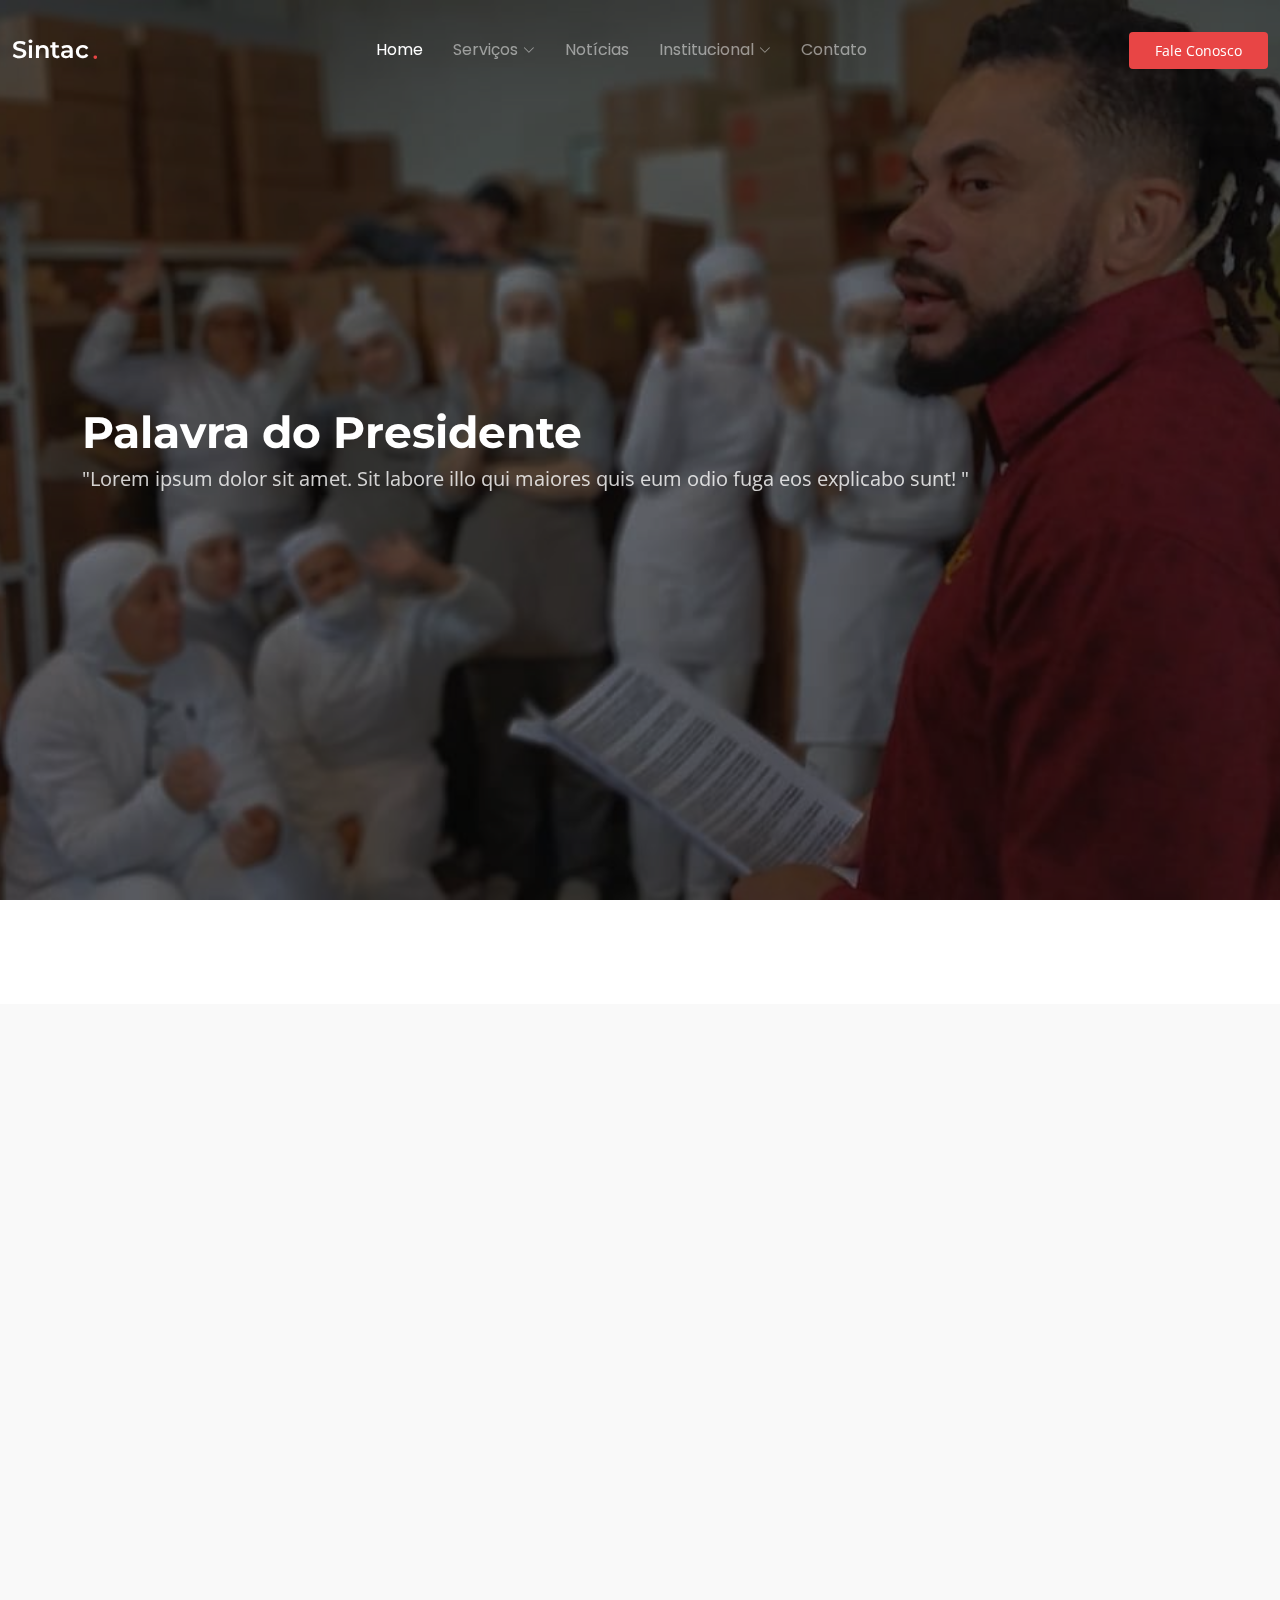
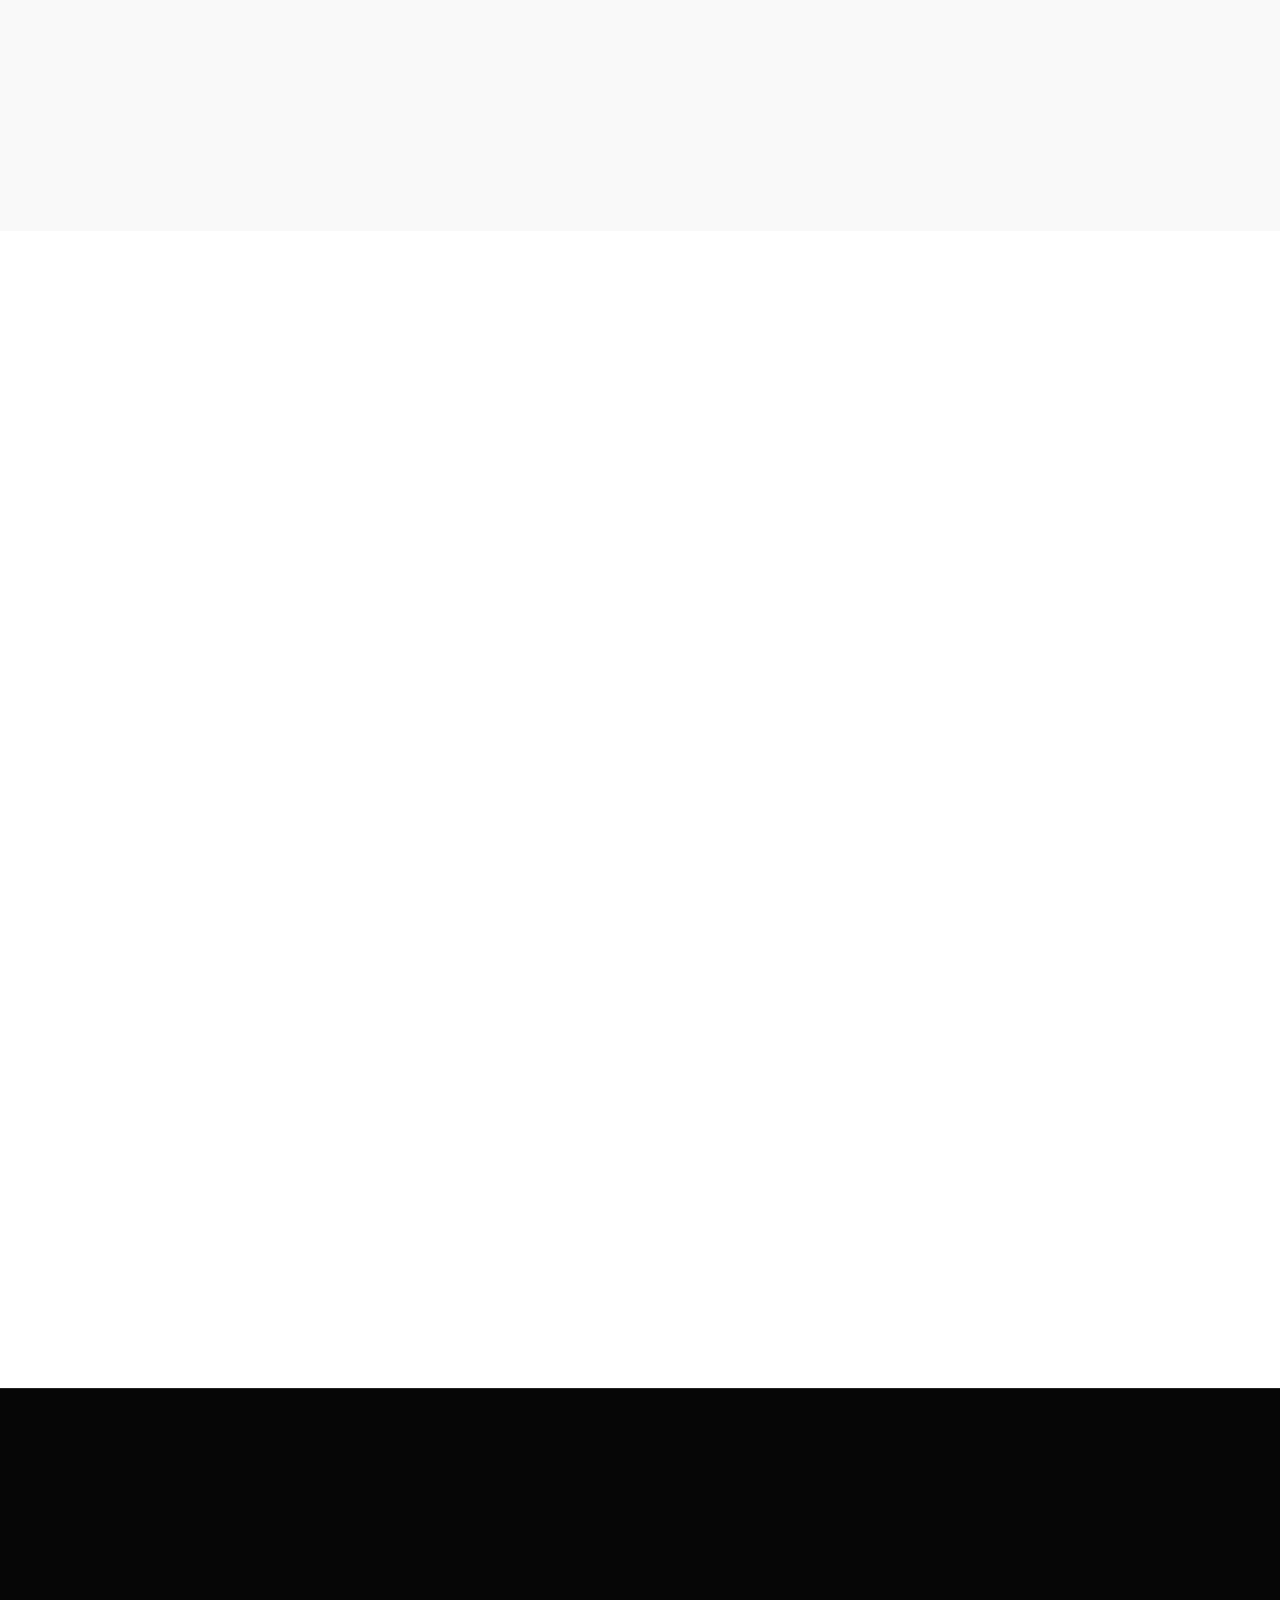
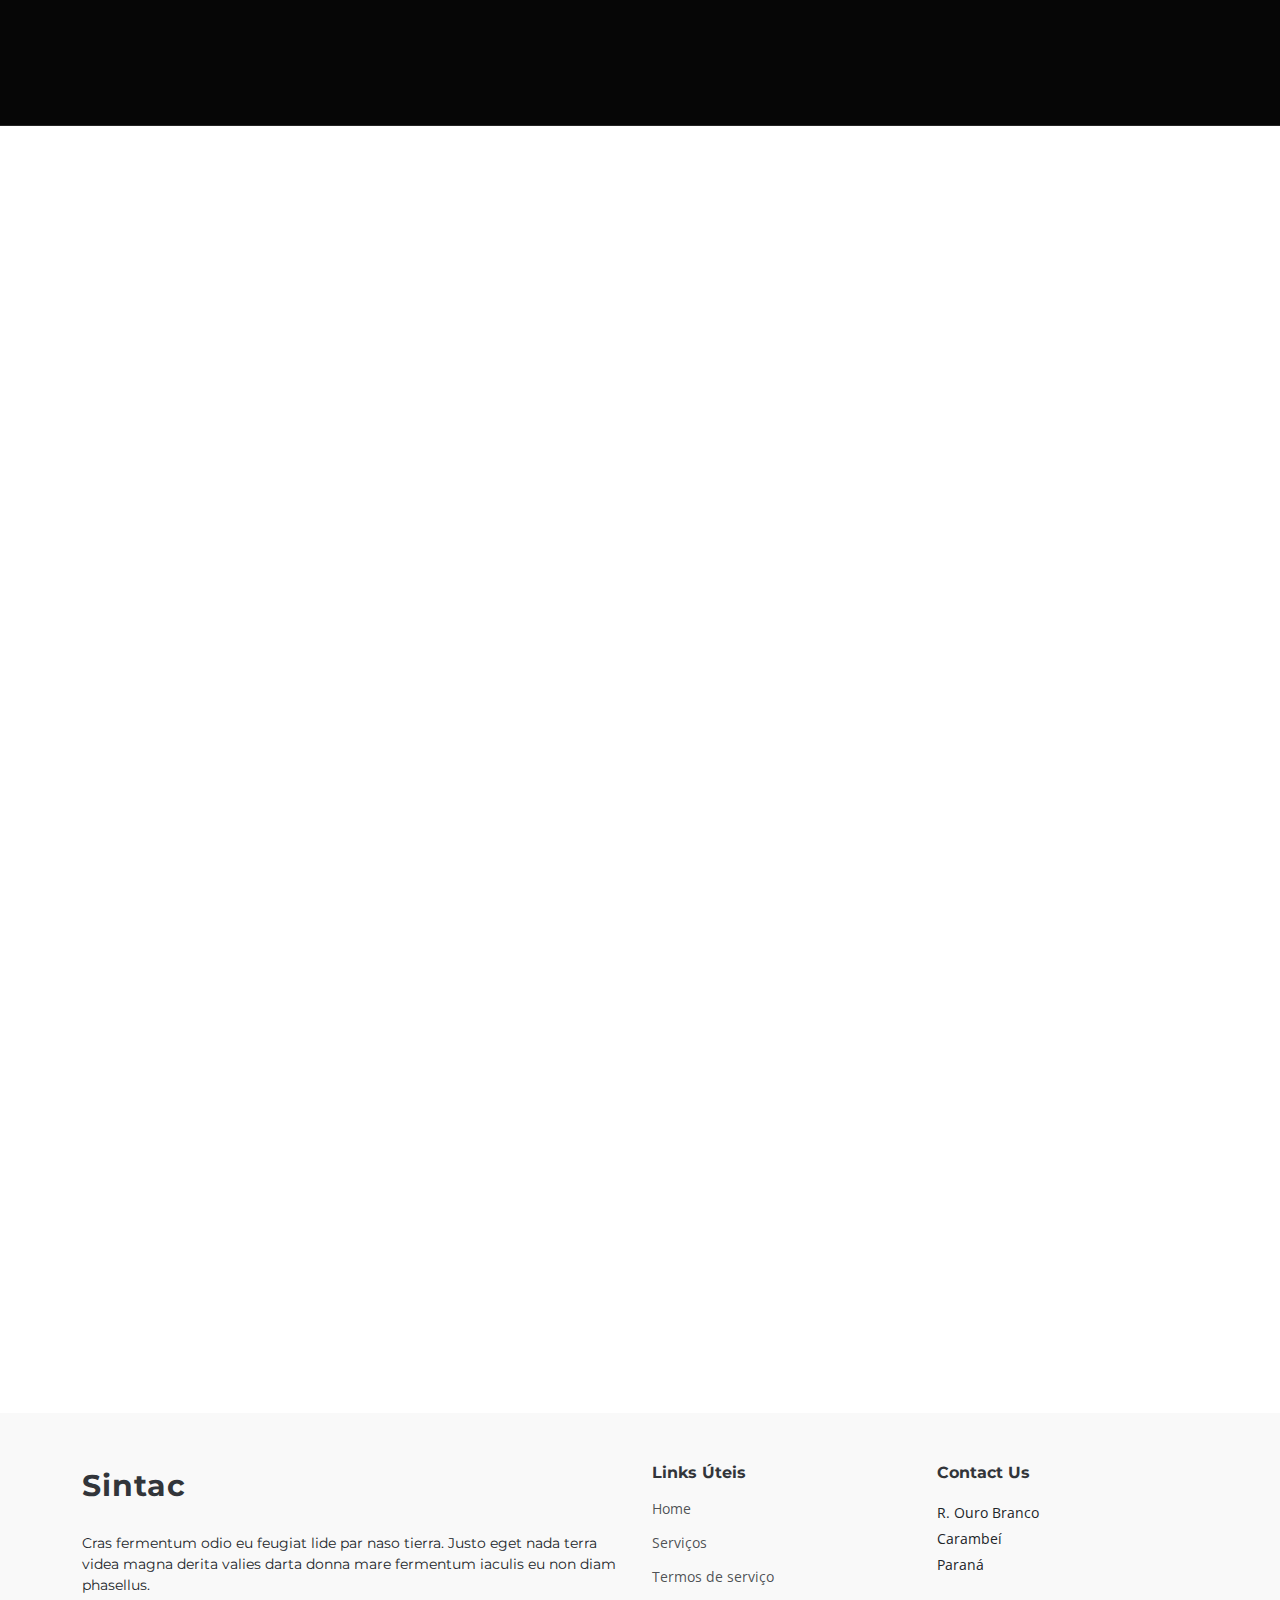
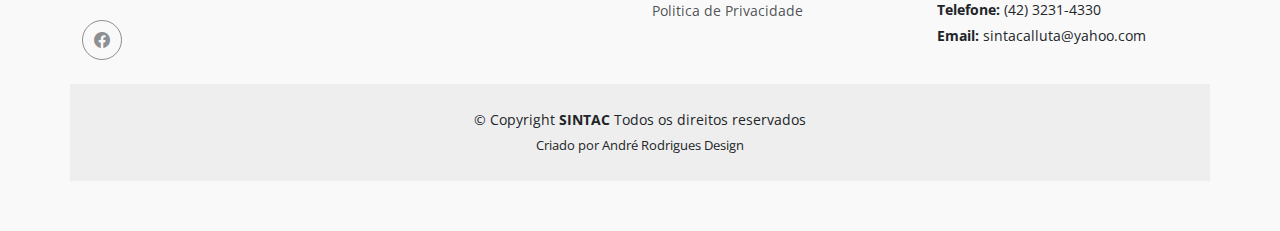
==== index.html @ 347aa6b2 "first commit" ====
<!DOCTYPE html>
<html lang="pt-br">

<head>
  <meta charset="utf-8">
  <meta content="width=device-width, initial-scale=1.0" name="viewport">
  <title>SINTAC | Sindicado dos Trabalhadores das Industrias de Alimentação de Carambeí e Região</title>
  <meta name="description" content="">
  <meta name="keywords" content="">

  <!-- Favicons -->
  <link href="assets/img/favicon.png" rel="icon">
  <link href="assets/img/apple-touch-icon.png" rel="apple-touch-icon">

  <!-- Fonts -->
  <link href="https://fonts.googleapis.com" rel="preconnect">
  <link href="https://fonts.gstatic.com" rel="preconnect" crossorigin>
  <link href="https://fonts.googleapis.com/css2?family=Open+Sans:ital,wght@0,300;0,400;0,500;0,600;0,700;0,800;1,300;1,400;1,500;1,600;1,700;1,800&family=Montserrat:ital,wght@0,100;0,200;0,300;0,400;0,500;0,600;0,700;0,800;0,900;1,100;1,200;1,300;1,400;1,500;1,600;1,700;1,800;1,900&family=Poppins:ital,wght@0,100;0,200;0,300;0,400;0,500;0,600;0,700;0,800;0,900;1,100;1,200;1,300;1,400;1,500;1,600;1,700;1,800;1,900&display=swap" rel="stylesheet">

  <!-- Vendor CSS Files -->
  <link href="assets/vendor/bootstrap/css/bootstrap.min.css" rel="stylesheet">
  <link href="assets/vendor/bootstrap-icons/bootstrap-icons.css" rel="stylesheet">
  <link href="assets/vendor/aos/aos.css" rel="stylesheet">
  <link href="assets/vendor/glightbox/css/glightbox.min.css" rel="stylesheet">
  <link href="assets/vendor/swiper/swiper-bundle.min.css" rel="stylesheet">

  <!-- Main CSS File -->
  <link href="assets/css/main.css" rel="stylesheet">

</head>

<body class="index-page">

  <header id="header" class="header d-flex align-items-center fixed-top">
    <div class="container-fluid position-relative d-flex align-items-center justify-content-between">

      <a href="index.html" class="logo d-flex align-items-center me-auto me-xl-0">
        <!--<img src="assets/img/logo.png" alt="">-->
        <h1 class="sitename">Sintac</h1><span>.</span>
      </a>

      <nav id="navmenu" class="navmenu">
        <ul>
          <li><a href="index.html#hero" class="active">Home</a></li>
          <li class="dropdown"><a href="index.html#services"><span>Serviços</span> <i class="bi bi-chevron-down toggle-dropdown"></i></a>
            <ul>
              <li><a href="services-details.html">Greves</a></li>
              <li><a href="services-details.html">Acordos</a></li>
              <li><a href="services-details.html">Assembleias</a></li>
              <!--<li class="dropdown"><a href="#"><span>Deep Dropdown</span> <i class="bi bi-chevron-down toggle-dropdown"></i></a>
                <ul>
                  <li><a href="#">Deep Dropdown 1</a></li>
                  <li><a href="#">Deep Dropdown 2</a></li>
                  <li><a href="#">Deep Dropdown 3</a></li>
                  <li><a href="#">Deep Dropdown 4</a></li>
                  <li><a href="#">Deep Dropdown 5</a></li>
                </ul>
              </li>-->
              <li><a href="services-details.html">Convênios e Parcerias</a></li>
            </ul>
          </li>
          <li><a href="blog.html">Notícias</a></li>
          <li class="dropdown"><a href="#"><span>Institucional</span> <i class="bi bi-chevron-down toggle-dropdown"></i></a>
            <ul>
              <li><a href="team.html">Diretoria</a></li>
              <li><a href="facilities.html">Instalações</a></li>
              <li><a href="history.html">História do Sindicato</a></li>
              <!--<li class="dropdown"><a href="#"><span>Deep Dropdown</span> <i class="bi bi-chevron-down toggle-dropdown"></i></a>
                <ul>
                  <li><a href="#">Deep Dropdown 1</a></li>
                  <li><a href="#">Deep Dropdown 2</a></li>
                  <li><a href="#">Deep Dropdown 3</a></li>
                  <li><a href="#">Deep Dropdown 4</a></li>
                  <li><a href="#">Deep Dropdown 5</a></li>
                </ul>
              </li>-->
              <li><a href="sectors.html">Setores da Alimentação</a></li>
            </ul>
          </li>
          <li><a href="index.html#contact">Contato</a></li>
        </ul>
        <i class="mobile-nav-toggle d-xl-none bi bi-list"></i>
      </nav>

      <a class="btn-getstarted" href="index.html#contact">Fale Conosco</a>

    </div>
  </header>

  <main class="main">

    <!-- Hero Section -->
    <section id="hero" class="hero section dark-background">

      <img src="assets/img/hero-bg.png" alt="" data-aos="fade-in">

      <div class="container">
        <div class="row">
          <div class="col-lg-10">
            <h2 data-aos="fade-up" data-aos-delay="100">Palavra do Presidente</h2>
            <p data-aos="fade-up" data-aos-delay="200">"Lorem ipsum dolor sit amet. Sit labore illo qui maiores quis eum odio fuga eos explicabo sunt! "</p>
          </div>
          <div class="col-lg-5" data-aos="fade-up" data-aos-delay="300">
          </div>
        </div>
      </div>

    </section><!-- /Hero Section -->

    <!-- Clients Section -->
    <section id="clients" class="clients section">

      <div class="container" data-aos="fade-up">

        <div class="row gy-4">

          <div class="col-xl-2 col-md-3 col-6 client-logo">
            <img src="assets/img/clients/empresas-placeholder.png" class="img-fluid" alt="">
          </div><!-- End Client Item -->

          <div class="col-xl-2 col-md-3 col-6 client-logo">
            <img src="assets/img/clients/empresas-placeholder.png" class="img-fluid" alt="">
          </div><!-- End Client Item -->

          <div class="col-xl-2 col-md-3 col-6 client-logo">
            <img src="assets/img/clients/empresas-placeholder.png" class="img-fluid" alt="">
          </div><!-- End Client Item -->

          <div class="col-xl-2 col-md-3 col-6 client-logo">
            <img src="assets/img/clients/empresas-placeholder.png" class="img-fluid" alt="">
          </div><!-- End Client Item -->

          <div class="col-xl-2 col-md-3 col-6 client-logo">
            <img src="assets/img/clients/empresas-placeholder.png" class="img-fluid" alt="">
          </div><!-- End Client Item -->

          <div class="col-xl-2 col-md-3 col-6 client-logo">
            <img src="assets/img/clients/empresas-placeholder.png" class="img-fluid" alt="">
          </div><!-- End Client Item -->

        </div>

      </div>

    </section><!-- /Clients Section -->

    <!-- About Section -->
    <section id="about" class="about section light-background">

      <div class="container" data-aos="fade-up" data-aos-delay="100">
        <div class="row align-items-xl-center gy-5">

          <div class="col-xl-5 content">
            <h3>Sobre nós</h3>
            <h2>Conheça mais da Instituição</h2>
            <p>Ipsa sint sit. Quis ducimus tempore dolores impedit et dolor cumque alias maxime. Enim reiciendis minus et rerum hic non. Dicta quas cum quia maiores iure. Quidem nulla qui assumenda incidunt voluptatem tempora deleniti soluta.</p>
            <a href="#" class="read-more"><span>Saiba mais</span><i class="bi bi-arrow-right"></i></a>
          </div>

          <div class="col-xl-7">
            <div class="row gy-4 icon-boxes">

              <div class="col-md-6" data-aos="fade-up" data-aos-delay="200">
                <div class="icon-box">
                  <i class="bi bi-buildings"></i>
                  <h3>Instalações</h3>
                  <p>Magni repellendus vel ullam hic officia accusantium ipsa dolor omnis dolor voluptatem</p>
                </div>
              </div> <!-- End Icon Box -->

              <div class="col-md-6" data-aos="fade-up" data-aos-delay="300">
                <div class="icon-box">
                  <i class="bi bi-person-circle"></i>
                  <h3>Diretoria</h3>
                  <p>Autem saepe animi et aut aspernatur culpa facere. Rerum saepe rerum voluptates quia</p>
                </div>
              </div> <!-- End Icon Box -->

              <div class="col-md-6" data-aos="fade-up" data-aos-delay="400">
                <div class="icon-box">
                  <i class="bi bi-command"></i>
                  <h3>Setores da Alimentação</h3>
                  <p>Omnis perferendis molestias culpa sed. Recusandae quas possimus. Quod consequatur corrupti</p>
                </div>
              </div> <!-- End Icon Box -->

              <div class="col-md-6" data-aos="fade-up" data-aos-delay="500">
                <div class="icon-box">
                  <i class="bi bi-graph-up-arrow"></i>
                  <h3>História do Sindicato</h3>
                  <p>Sint et dolor voluptas minus possimus nostrum. Reiciendis commodi eligendi omnis quideme lorenda</p>
                </div>
              </div> <!-- End Icon Box -->

            </div>
          </div>

        </div>
      </div>

    </section><!-- /About Section -->

    <!-- Services Section -->
    <section id="services" class="services section">

      <!-- Section Title -->
      <div class="container section-title" data-aos="fade-up">
        <h2>Services</h2>
        <p>Necessitatibus eius consequatur ex aliquid fuga eum quidem sint consectetur velit</p>
      </div><!-- End Section Title -->

      <div class="container">

        <div class="row gy-4">

          <div class="col-lg-6 " data-aos="fade-up" data-aos-delay="100">
            <div class="service-item d-flex">
              <div class="icon flex-shrink-0"><i class="bi bi-briefcase"></i></div>
              <div>
                <h4 class="title"><a href="services-details.html" class="stretched-link">Greves</a></h4>
                <p class="description">Voluptatum deleniti atque corrupti quos dolores et quas molestias excepturi sint occaecati cupiditate non provident</p>
              </div>
            </div>
          </div>
          <!-- End Service Item -->

          <div class="col-lg-6 " data-aos="fade-up" data-aos-delay="200">
            <div class="service-item d-flex">
              <div class="icon flex-shrink-0"><i class="bi bi-briefcase"></i></div>
              <div>
                <h4 class="title"><a href="services-details.html" class="stretched-link">Acordos</a></h4>
                <p class="description">Minim veniam, quis nostrud exercitation ullamco laboris nisi ut aliquip ex ea commodo consequat tarad limino ata</p>
              </div>
            </div>
          </div><!-- End Service Item -->

          <div class="col-lg-6 " data-aos="fade-up" data-aos-delay="300">
            <div class="service-item d-flex">
              <div class="icon flex-shrink-0"><i class="bi bi-briefcase"></i></div>
              <div>
                <h4 class="title"><a href="services-details.html" class="stretched-link">Assembleias</a></h4>
                <p class="description">Duis aute irure dolor in reprehenderit in voluptate velit esse cillum dolore eu fugiat nulla pariatur</p>
              </div>
            </div>
          </div><!-- End Service Item -->

          <div class="col-lg-6 " data-aos="fade-up" data-aos-delay="400">
            <div class="service-item d-flex">
              <div class="icon flex-shrink-0"><i class="bi bi-briefcase"></i></div>
              <div>
                <h4 class="title"><a href="services-details.html" class="stretched-link">Convênios e Parcerias</a></h4>
                <p class="description">Excepteur sint occaecat cupidatat non proident, sunt in culpa qui officia deserunt mollit anim id est laborum</p>
              </div>
            </div>
          </div><!-- End Service Item -->

        </div>

      </div>

    </section><!-- /Services Section -->

    <!-- Faq Section -->
    <section id="faq" class="faq section">

      <div class="container">

        <div class="row gy-4">

          <div class="col-lg-4" data-aos="fade-up" data-aos-delay="100">
            <div class="content px-xl-5">
              <h3><span></span><strong>Perguntas</strong> Frequentes</h3>
              <p>
                Lorem ipsum dolor sit amet, consectetur adipiscing elit, sed do eiusmod tempor incididunt ut labore et dolore magna aliqua. Duis aute irure dolor in reprehenderit
              </p>
            </div>
          </div>

          <div class="col-lg-8" data-aos="fade-up" data-aos-delay="200">

            <div class="faq-container">
              <div class="faq-item faq-active">
                <h3><span class="num">1.</span> <span>Non consectetur a erat nam at lectus urna duis?</span></h3>
                <div class="faq-content">
                  <p>Feugiat pretium nibh ipsum consequat. Tempus iaculis urna id volutpat lacus laoreet non curabitur gravida. Venenatis lectus magna fringilla urna porttitor rhoncus dolor purus non.</p>
                </div>
                <i class="faq-toggle bi bi-chevron-right"></i>
              </div><!-- End Faq item-->

              <div class="faq-item">
                <h3><span class="num">2.</span> <span>Feugiat scelerisque varius morbi enim nunc faucibus a pellentesque?</span></h3>
                <div class="faq-content">
                  <p>Dolor sit amet consectetur adipiscing elit pellentesque habitant morbi. Id interdum velit laoreet id donec ultrices. Fringilla phasellus faucibus scelerisque eleifend donec pretium. Est pellentesque elit ullamcorper dignissim. Mauris ultrices eros in cursus turpis massa tincidunt dui.</p>
                </div>
                <i class="faq-toggle bi bi-chevron-right"></i>
              </div><!-- End Faq item-->

              <div class="faq-item">
                <h3><span class="num">3.</span> <span>Dolor sit amet consectetur adipiscing elit pellentesque?</span></h3>
                <div class="faq-content">
                  <p>Eleifend mi in nulla posuere sollicitudin aliquam ultrices sagittis orci. Faucibus pulvinar elementum integer enim. Sem nulla pharetra diam sit amet nisl suscipit. Rutrum tellus pellentesque eu tincidunt. Lectus urna duis convallis convallis tellus. Urna molestie at elementum eu facilisis sed odio morbi quis</p>
                </div>
                <i class="faq-toggle bi bi-chevron-right"></i>
              </div><!-- End Faq item-->

              <div class="faq-item">
                <h3><span class="num">4.</span> <span>Ac odio tempor orci dapibus. Aliquam eleifend mi in nulla?</span></h3>
                <div class="faq-content">
                  <p>Dolor sit amet consectetur adipiscing elit pellentesque habitant morbi. Id interdum velit laoreet id donec ultrices. Fringilla phasellus faucibus scelerisque eleifend donec pretium. Est pellentesque elit ullamcorper dignissim. Mauris ultrices eros in cursus turpis massa tincidunt dui.</p>
                </div>
                <i class="faq-toggle bi bi-chevron-right"></i>
              </div><!-- End Faq item-->

              <div class="faq-item">
                <h3><span class="num">5.</span> <span>Tempus quam pellentesque nec nam aliquam sem et tortor consequat?</span></h3>
                <div class="faq-content">
                  <p>Molestie a iaculis at erat pellentesque adipiscing commodo. Dignissim suspendisse in est ante in. Nunc vel risus commodo viverra maecenas accumsan. Sit amet nisl suscipit adipiscing bibendum est. Purus gravida quis blandit turpis cursus in</p>
                </div>
                <i class="faq-toggle bi bi-chevron-right"></i>
              </div><!-- End Faq item-->

            </div>

          </div>
        </div>

      </div>

    </section><!-- /Faq Section -->

    <!-- Call To Action Section -->
    <section id="call-to-action" class="call-to-action section dark-background">

      <img src="assets/img/blog/ca" alt="">

      <div class="container">
        <div class="row justify-content-center" data-aos="zoom-in" data-aos-delay="100">
          <div class="col-xl-10">
            <div class="text-center">
              <h3>Se torne um Afiliado</h3>
              <p>Duis aute irure dolor in reprehenderit in voluptate velit esse cillum dolore eu fugiat nulla pariatur. Excepteur sint occaecat cupidatat non proident, sunt in culpa qui officia deserunt mollit anim id est laborum.</p>
              <a class="cta-btn" href="#">Iniciar Afiliação</a>
            </div>
          </div>
        </div>
      </div>

    </section><!-- /Call To Action Section -->

    <!-- Recent Posts Section -->
    <section id="recent-posts" class="recent-posts section">

      <!-- Section Title -->
      <div class="container section-title" data-aos="fade-up">
        <h2>Notícias Recentes</h2>
        <p>Acompanhe as principais novidades e notícias do SINTAC</p>
      </div><!-- End Section Title -->

      <div class="container">

        <div class="row gy-4">

          <div class="col-xl-4 col-md-6" data-aos="fade-up" data-aos-delay="100">
            <article>

              <div class="post-img">
                <img src="assets/img/blog/capa-blog-placeholder.webp" alt="" class="img-fluid">
              </div>

              <p class="post-category">Tema</p>

              <h2 class="title">
                <a href="blog-details.html">Titulo do artigo</a>
              </h2>

            </article>
          </div><!-- End post list item -->

          <div class="col-xl-4 col-md-6" data-aos="fade-up" data-aos-delay="200">
            <article>

              <div class="post-img">
                <img src="assets/img/blog/capa-blog-placeholder.webp" alt="" class="img-fluid">
              </div>

              <p class="post-category">tema</p>

              <h2 class="title">
                <a href="blog-details.html">Titulo do artigo</a>
              </h2>

            </article>
          </div><!-- End post list item -->

          <div class="col-xl-4 col-md-6" data-aos="fade-up" data-aos-delay="300">
            <article>

              <div class="post-img">
                <img src="assets/img/blog/capa-blog-placeholder.webp" alt="" class="img-fluid">
              </div>

              <p class="post-category">Tema</p>

              <h2 class="title">
                <a href="blog-details.html">Titulo do artigo</a>
              </h2>

              </div>

            </article>
          </div><!-- End post list item -->

        </div><!-- End recent posts list -->

      </div>

    </section><!-- /Recent Posts Section -->

    <!-- Contact Section -->
    <section id="contact" class="contact section">

      <!-- Section Title -->
      <div class="container section-title" data-aos="fade-up">
        <h2>Contato</h2>
        <p>Necessitatibus eius consequatur ex aliquid fuga eum quidem sint consectetur velit</p>
      </div><!-- End Section Title -->

      <div class="container" data-aos="fade-up" data-aos-delay="100">

        <div class="row gy-4">

          <div class="col-lg-6">

            <div class="row gy-4">
              <div class="col-md-6">
                <div class="info-item" data-aos="fade" data-aos-delay="200">
                  <i class="bi bi-geo-alt"></i>
                  <h3>Endereço</h3>
                  <p>R. Ouro Branco</p>
                  <p>Carambeí - PR</p>
                </div>
              </div><!-- End Info Item -->

              <div class="col-md-6">
                <div class="info-item" data-aos="fade" data-aos-delay="300">
                  <i class="bi bi-telephone"></i>
                  <h3>Telefone</h3>
                  <p>(42) 3231-4330</p>
                </div>
              </div><!-- End Info Item -->

              <div class="col-md-6">
                <div class="info-item" data-aos="fade" data-aos-delay="400">
                  <i class="bi bi-envelope"></i>
                  <h3>Email</h3>
                  <p>sintacalluta@yahoo.com</p>
                </div>
              </div><!-- End Info Item -->

              <div class="col-md-6">
                <div class="info-item" data-aos="fade" data-aos-delay="500">
                  <i class="bi bi-clock"></i>
                  <h3>Horários</h3>
                  <p>Segunda - Sexta</p>
                  <p>9:00 - 17:00</p>
                </div>
              </div><!-- End Info Item -->

            </div>

          </div>

          <div class="col-lg-6">
            <form action="forms/contact.php" method="post" class="php-email-form" data-aos="fade-up" data-aos-delay="200">
              <div class="row gy-4">

                <div class="col-md-6">
                  <input type="text" name="name" class="form-control" placeholder="Seu Nome" required="">
                </div>

                <div class="col-md-6 ">
                  <input type="email" class="form-control" name="email" placeholder="Seu Email" required="">
                </div>

                <div class="col-12">
                  <input type="text" class="form-control" name="subject" placeholder="Assunto" required="">
                </div>

                <div class="col-12">
                  <textarea class="form-control" name="message" rows="6" placeholder="Mensagem" required=""></textarea>
                </div>

                <div class="col-12 text-center">
                  <div class="loading">Loading</div>
                  <div class="error-message"></div>
                  <div class="sent-message">Sua mensagem foi enviada, Obrigado!</div>

                  <button type="submit">Enviar mensagem</button>
                </div>

              </div>
            </form>
          </div><!-- End Contact Form -->

        </div>

      </div>

    </section><!-- /Contact Section -->

  </main>

  <footer id="footer" class="footer position-relative light-background">

    <div class="container footer-top">
      <div class="row gy-4">
        <div class="col-lg-6 col-md-12 footer-about">
          <a href="index.html" class="logo d-flex align-items-center">
            <span class="sitename">Sintac</span>
          </a>
          <p>Cras fermentum odio eu feugiat lide par naso tierra. Justo eget nada terra videa magna derita valies darta donna mare fermentum iaculis eu non diam phasellus.</p>
          <div class="social-links d-flex mt-4">
            <a href="https://www.facebook.com/sintaccombativo.alimentando?mibextid=ZbWKwL"><i class="bi bi-facebook"></i></a>
          </div>
        </div>

        <div class="col-lg-3 col-6 footer-links">
          <h4>Links Úteis</h4>
          <ul>
            <li><a href="#">Home</a></li>
            <li><a href="#">Serviços</a></li>
            <li><a href="#">Termos de serviço</a></li>
            <li><a href="#">Politica de Privacidade</a></li>
          </ul>
        </div>

        <div class="col-lg-3 col-md-12 footer-contact text-center text-md-start">
          <h4>Contact Us</h4>
          <p>R. Ouro Branco</p>
          <p>Carambeí</p>
          <p>Paraná</p>
          <p class="mt-4"><strong>Telefone:</strong> <span>(42) 3231-4330</span></p>
          <p><strong>Email:</strong> <span>sintacalluta@yahoo.com</span></p>
        </div>

      </div>
    </div>

    <div class="container copyright text-center mt-4">
      <p>© <span>Copyright</span> <strong class="sitename">SINTAC</strong> <span>Todos os direitos reservados</span></p>
      <div class="credits">
        <!-- All the links in the footer should remain intact. -->
        <!-- You can delete the links only if you've purchased the pro version. -->
        <!-- Licensing information: https://bootstrapmade.com/license/ -->
        <!-- Purchase the pro version with working PHP/AJAX contact form: [buy-url] -->
        Criado por <!--<a href="https://bootstrapmade.com/"> </a>-->André Rodrigues Design
      </div>
    </div>

  </footer>

  <!-- Scroll Top -->
  <a href="#" id="scroll-top" class="scroll-top d-flex align-items-center justify-content-center"><i class="bi bi-arrow-up-short"></i></a>

  <!-- Preloader -->
  <div id="preloader"></div>

  <!-- Vendor JS Files -->
  <script src="assets/vendor/bootstrap/js/bootstrap.bundle.min.js"></script>
  <script src="assets/vendor/php-email-form/validate.js"></script>
  <script src="assets/vendor/aos/aos.js"></script>
  <script src="assets/vendor/glightbox/js/glightbox.min.js"></script>
  <script src="assets/vendor/purecounter/purecounter_vanilla.js"></script>
  <script src="assets/vendor/imagesloaded/imagesloaded.pkgd.min.js"></script>
  <script src="assets/vendor/isotope-layout/isotope.pkgd.min.js"></script>
  <script src="assets/vendor/swiper/swiper-bundle.min.js"></script>

  <!-- Main JS File -->
  <script src="assets/js/main.js"></script>

</body>

</html>
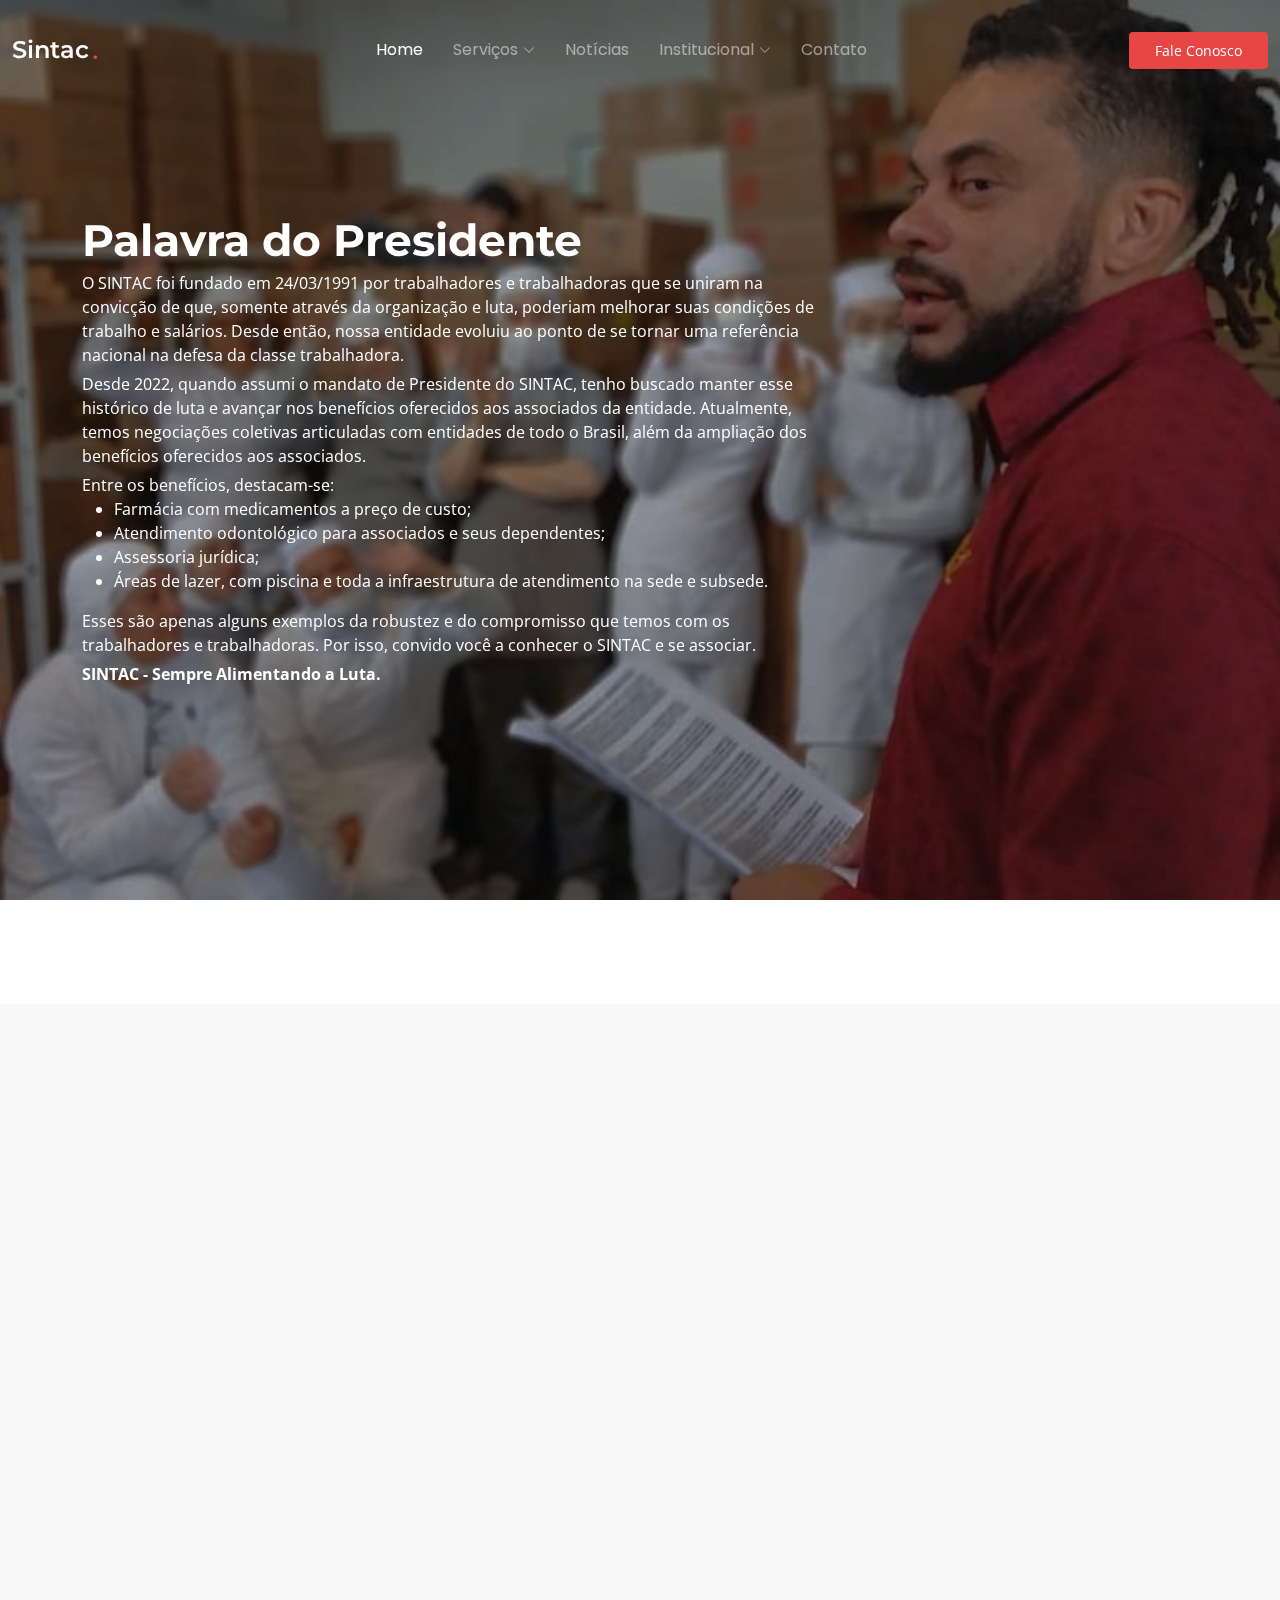
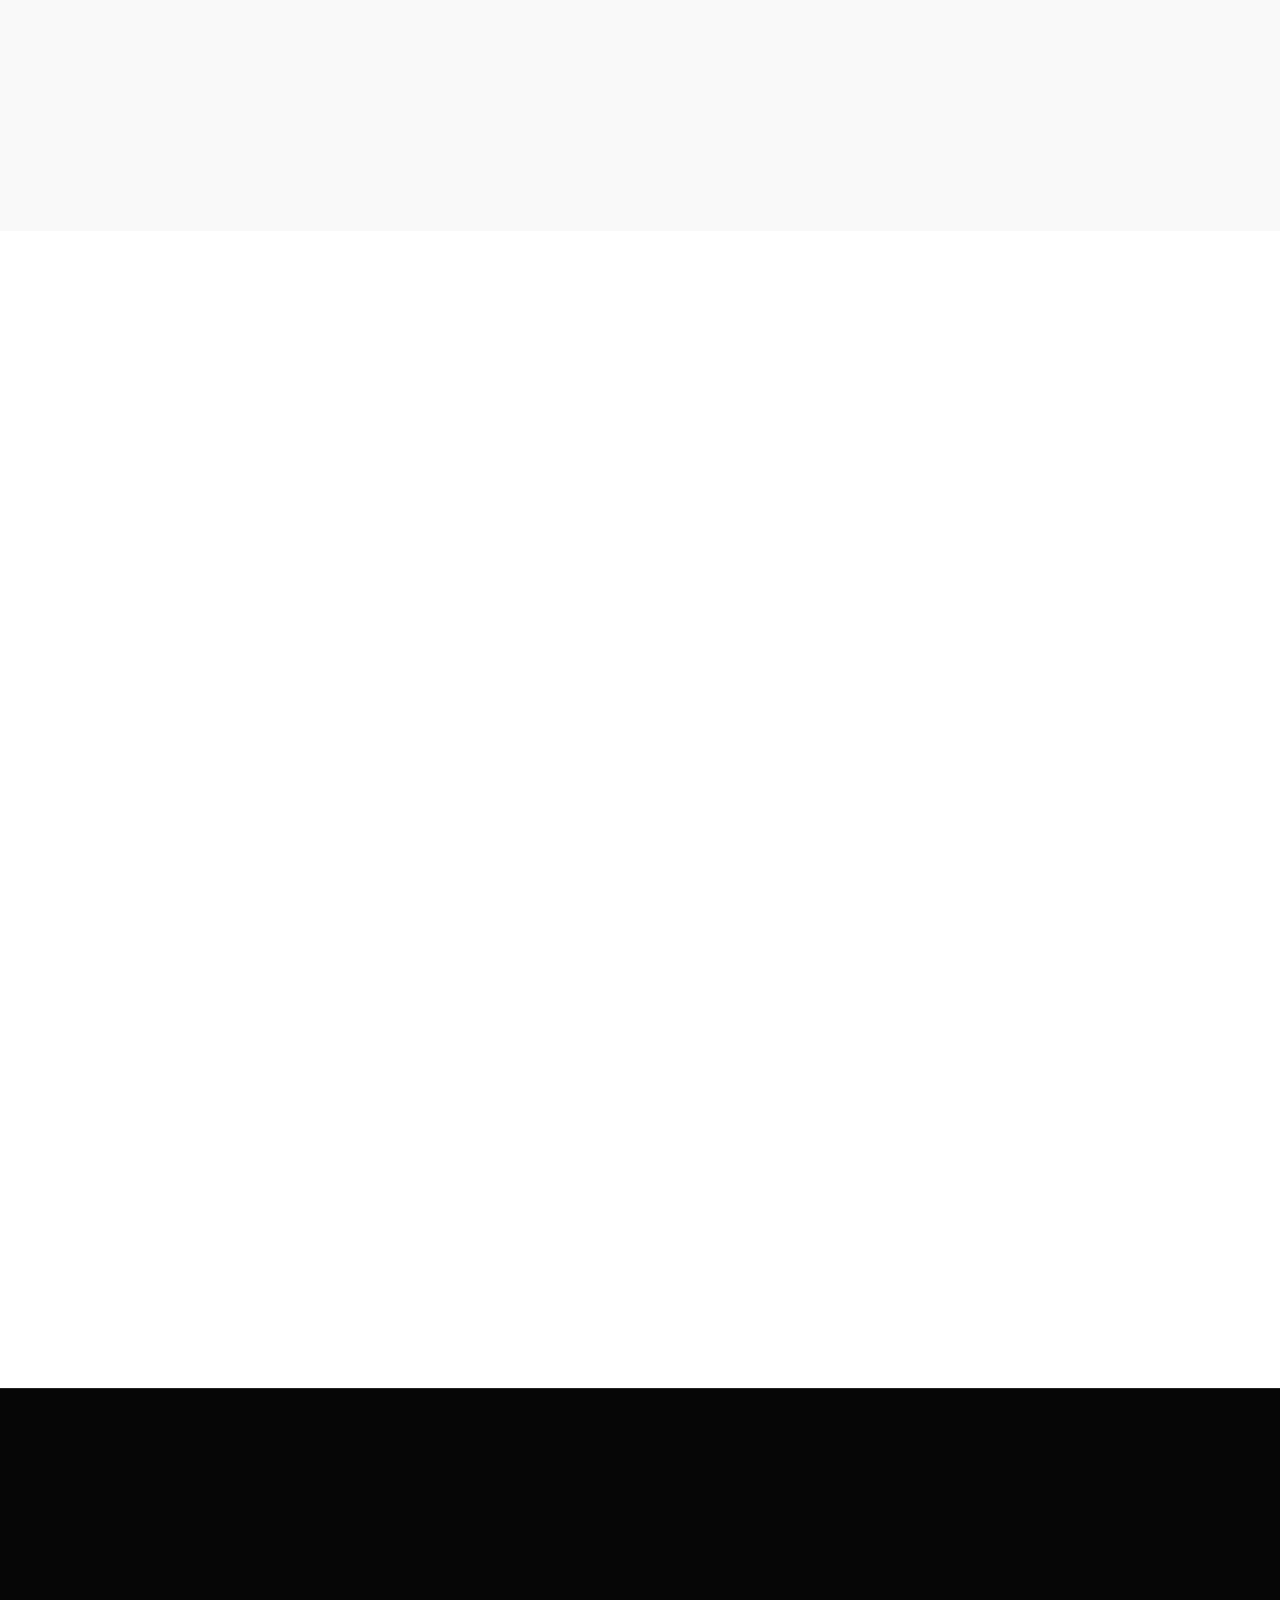
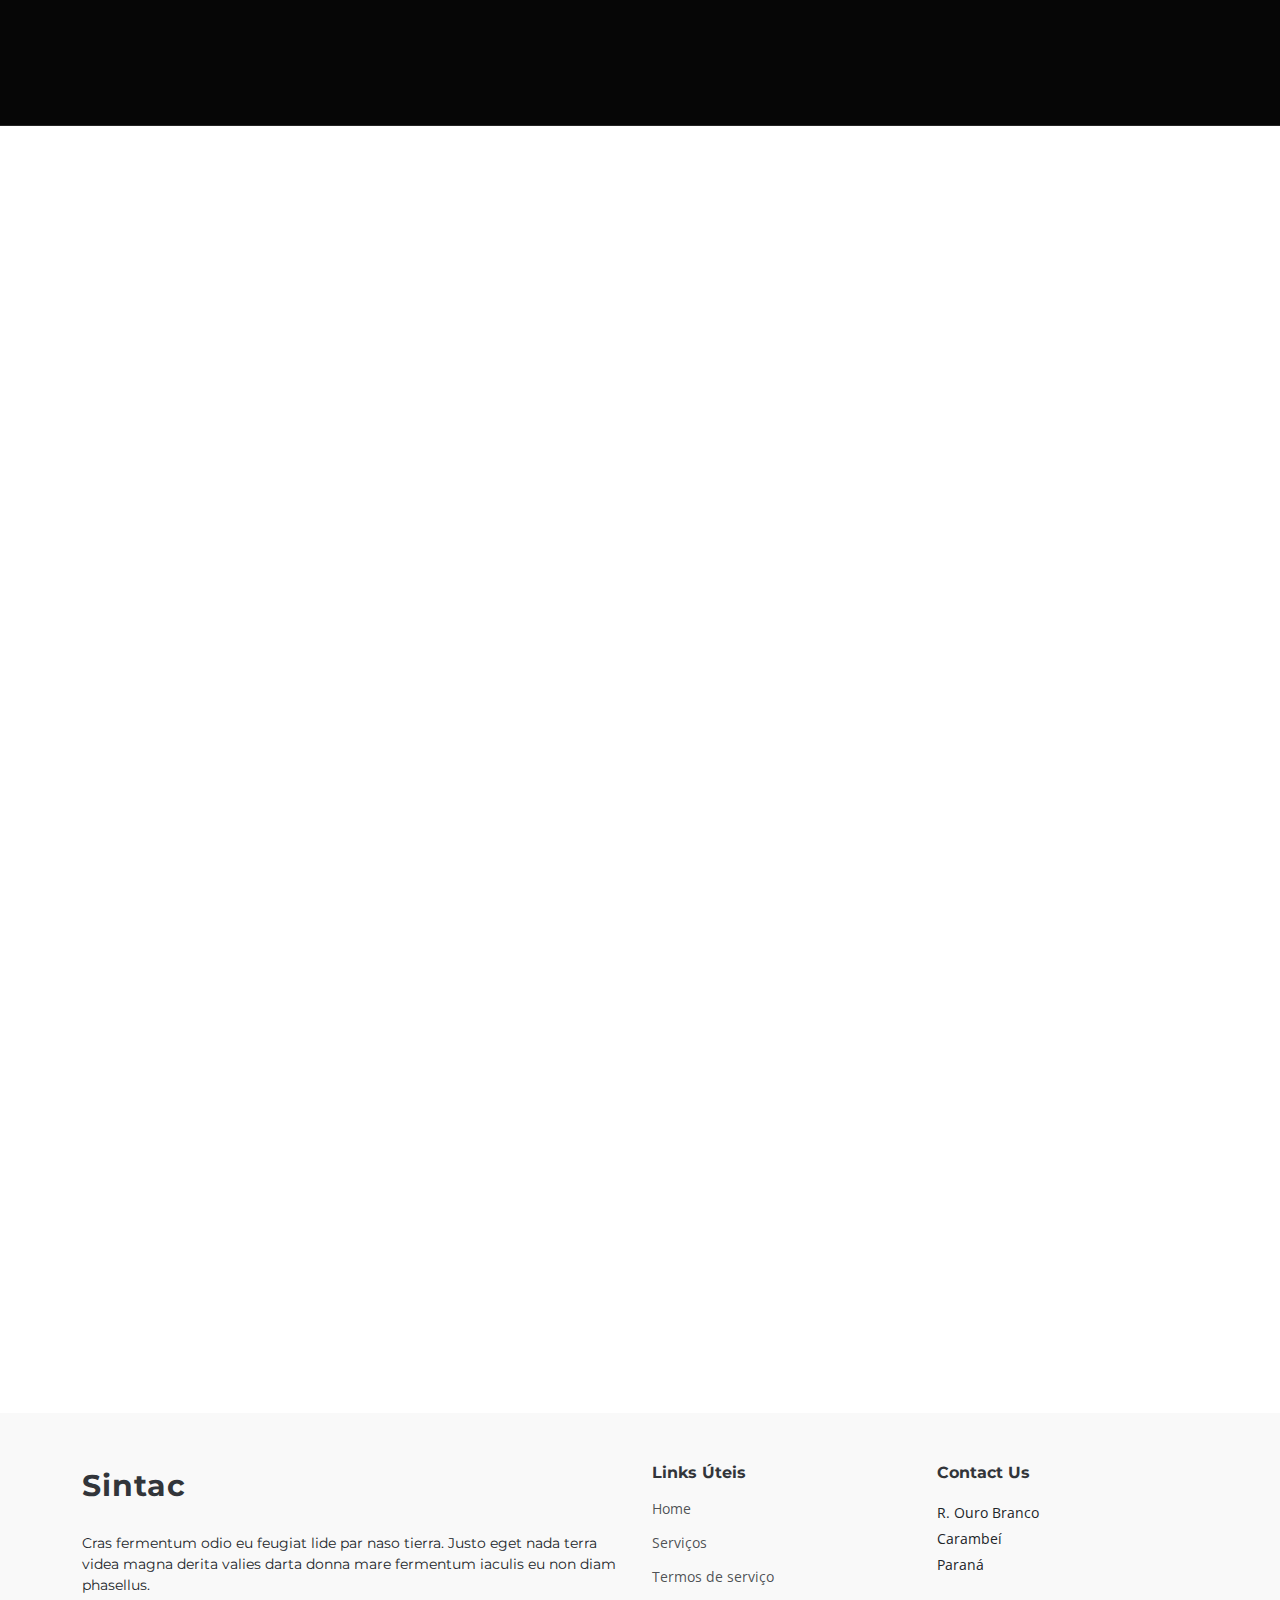
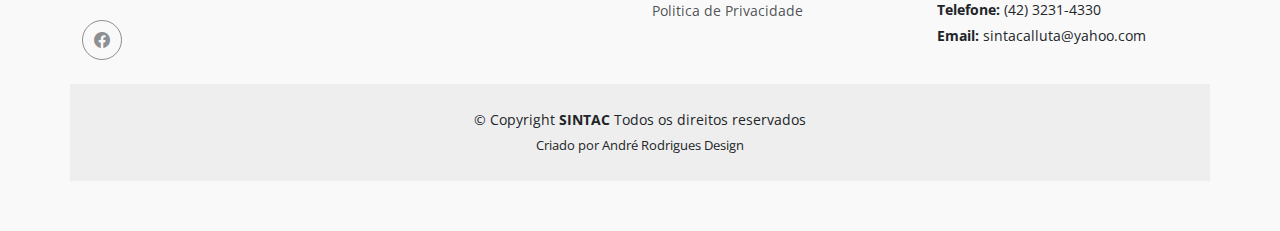
==== commit 37ef2628: "add "palavra do presidente"" ====
--- a/index.html
+++ b/index.html
@@ -96,9 +96,29 @@
 
       <div class="container">
         <div class="row">
-          <div class="col-lg-10">
+          <div class="col-lg-8">
             <h2 data-aos="fade-up" data-aos-delay="100">Palavra do Presidente</h2>
-            <p data-aos="fade-up" data-aos-delay="200">"Lorem ipsum dolor sit amet. Sit labore illo qui maiores quis eum odio fuga eos explicabo sunt! "</p>
+            <p data-aos="fade-up" data-aos-delay="200" class="">
+              O SINTAC foi fundado em 24/03/1991 por trabalhadores e trabalhadoras que se uniram na convicção de que, somente através da organização e luta, poderiam melhorar suas condições de trabalho e salários. Desde então, nossa entidade evoluiu ao ponto de se tornar uma referência nacional na defesa da classe trabalhadora.
+            </p>
+            <p data-aos="fade-up" data-aos-delay="200" class="">
+              Desde 2022, quando assumi o mandato de Presidente do SINTAC, tenho buscado manter esse histórico de luta e avançar nos benefícios oferecidos aos associados da entidade. Atualmente, temos negociações coletivas articuladas com entidades de todo o Brasil, além da ampliação dos benefícios oferecidos aos associados.
+            </p>
+            <p data-aos="fade-up" data-aos-delay="200" class="">
+              Entre os benefícios, destacam-se:
+            </p data-aos="fade-up" data-aos-delay="200">
+            <ul data-aos="fade-up" data-aos-delay="200">
+              <li class="">Farmácia com medicamentos a preço de custo;</li>
+              <li class="">Atendimento odontológico para associados e seus dependentes;</li>
+              <li class="">Assessoria jurídica;</li>
+              <li class="">Áreas de lazer, com piscina e toda a infraestrutura de atendimento na sede e subsede.</li>
+            </ul>
+            <p data-aos="fade-up" data-aos-delay="200" class="">
+              Esses são apenas alguns exemplos da robustez e do compromisso que temos com os trabalhadores e trabalhadoras. Por isso, convido você a conhecer o SINTAC e se associar.
+            </p>
+            <p data-aos="fade-up" data-aos-delay="200" class="">
+              <strong>SINTAC - Sempre Alimentando a Luta.</strong>
+            </p>
           </div>
           <div class="col-lg-5" data-aos="fade-up" data-aos-delay="300">
           </div>
@@ -154,7 +174,7 @@
             <h3>Sobre nós</h3>
             <h2>Conheça mais da Instituição</h2>
             <p>Ipsa sint sit. Quis ducimus tempore dolores impedit et dolor cumque alias maxime. Enim reiciendis minus et rerum hic non. Dicta quas cum quia maiores iure. Quidem nulla qui assumenda incidunt voluptatem tempora deleniti soluta.</p>
-            <a href="#" class="read-more"><span>Saiba mais</span><i class="bi bi-arrow-right"></i></a>
+            <a href="services-details.html" class="read-more"><span>Saiba mais</span><i class="bi bi-arrow-right"></i></a>
           </div>
 
           <div class="col-xl-7">
@@ -162,7 +182,9 @@
 
               <div class="col-md-6" data-aos="fade-up" data-aos-delay="200">
                 <div class="icon-box">
-                  <i class="bi bi-buildings"></i>
+                  <a href="services-details.html">
+                    <i class="bi bi-buildings"></i>
+                  </a>
                   <h3>Instalações</h3>
                   <p>Magni repellendus vel ullam hic officia accusantium ipsa dolor omnis dolor voluptatem</p>
                 </div>
@@ -170,7 +192,9 @@
 
               <div class="col-md-6" data-aos="fade-up" data-aos-delay="300">
                 <div class="icon-box">
-                  <i class="bi bi-person-circle"></i>
+                  <a href="services-details.html">
+                    <i class="bi bi-person-circle"></i>
+                  </a>
                   <h3>Diretoria</h3>
                   <p>Autem saepe animi et aut aspernatur culpa facere. Rerum saepe rerum voluptates quia</p>
                 </div>
@@ -178,7 +202,9 @@
 
               <div class="col-md-6" data-aos="fade-up" data-aos-delay="400">
                 <div class="icon-box">
-                  <i class="bi bi-command"></i>
+                  <a href="services-details.html">
+                    <i class="bi bi-command"></i>
+                  </a>
                   <h3>Setores da Alimentação</h3>
                   <p>Omnis perferendis molestias culpa sed. Recusandae quas possimus. Quod consequatur corrupti</p>
                 </div>
@@ -186,7 +212,9 @@
 
               <div class="col-md-6" data-aos="fade-up" data-aos-delay="500">
                 <div class="icon-box">
-                  <i class="bi bi-graph-up-arrow"></i>
+                  <a href="services-details.html">
+                    <i class="bi bi-graph-up-arrow"></i>
+                  </a>
                   <h3>História do Sindicato</h3>
                   <p>Sint et dolor voluptas minus possimus nostrum. Reiciendis commodi eligendi omnis quideme lorenda</p>
                 </div>
--- a/assets/css/main.css
+++ b/assets/css/main.css
@@ -785,7 +785,7 @@
 
 .hero:before {
   content: "";
-  background: color-mix(in srgb, var(--background-color), transparent 50%);
+  background: color-mix(in srgb, var(--background-color), transparent 75%);
   position: absolute;
   inset: 0;
   z-index: 2;
@@ -803,45 +803,9 @@
 }
 
 .hero p {
-  color: color-mix(in srgb, var(--default-color), transparent 20%);
+  color: color-mix(in srgb, var(--default-color));
   margin: 5px 0 0 0;
-  font-size: 20px;
-}
-
-.hero .sign-up-form {
-  margin-top: 20px;
-  margin-bottom: 15px;
-  padding: 10px;
-  border-radius: 7px;
-  background: color-mix(in srgb, var(--default-color) 5%, white 90%);
-  box-shadow: 0 15px 30px 0 rgba(0, 0, 0, 0.1);
-  display: flex;
-}
-
-.hero .sign-up-form input[type=email] {
-  background-color: transparent;
-  border: 0;
-  padding: 4px 10px;
-  width: 100%;
-}
-
-.hero .sign-up-form input[type=email]:focus-visible {
-  outline: none;
-}
-
-.hero .sign-up-form input[type=submit] {
-  border: 0;
-  box-shadow: none;
-  background-color: var(--accent-color);
-  border-color: var(--accent-color);
-  padding: 8px 20px 10px 20px;
-  border-radius: 7px;
-  color: var(--contrast-color);
-  transition: 0.3s;
-}
-
-.hero .sign-up-form input[type=submit]:hover {
-  background-color: color-mix(in srgb, var(--accent-color), transparent 10%);
+  font-size: 16px;
 }
 
 @media (max-width: 768px) {
@@ -850,7 +814,7 @@
   }
 
   .hero p {
-    font-size: 18px;
+    font-size: 14px;
   }
 }
 
